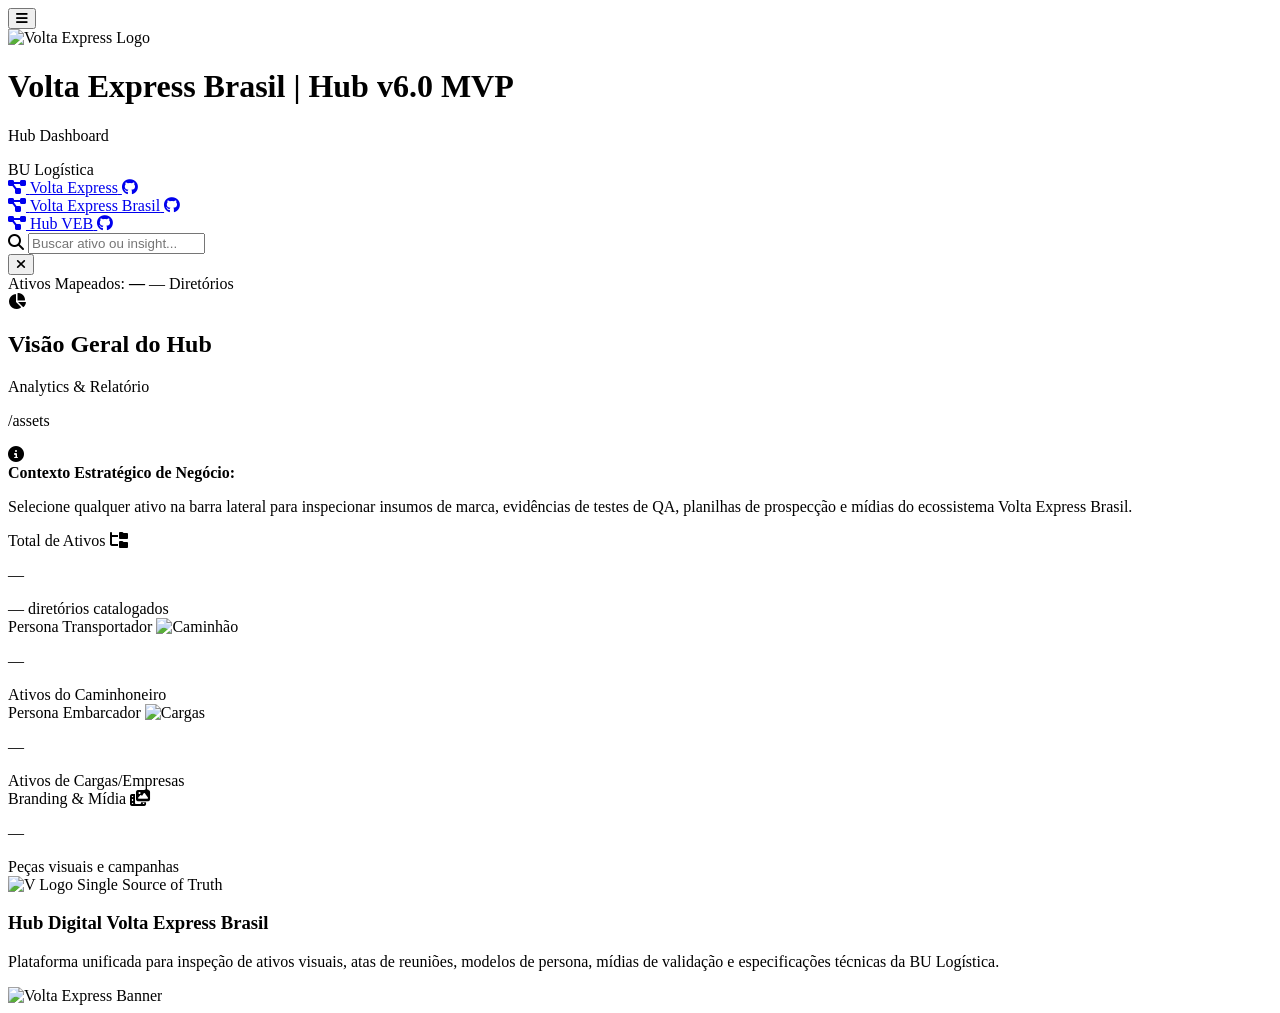
==== index.html @ a4bdee9d "performance" ====
<!DOCTYPE html>
<html lang="pt-BR">

<head>
    <meta charset="UTF-8">
    <meta name="viewport" content="width=device-width, initial-scale=1.0">
    <title>Volta Express Brasil | Hub Dashboard</title>

    <!-- Favicons Padrão para Navegadores Desktop -->
    <link rel="icon" type="image/x-icon" href="public/favicon.ico">
    <link rel="icon" type="image/png" sizes="32x32" href="public/favicon-32x32.png">
    <link rel="icon" type="image/png" sizes="16x16" href="public/favicon-16x16.png">

    <!-- Ícone para iOS (Apple Touch Icon) -->
    <link rel="apple-touch-icon" sizes="180x180" href="public/apple-touch-icon.png">

    <!-- Manifesto PWA / Android -->
    <link rel="manifest" href="public/site.webmanifest">
    <meta name="theme-color" content="#0b1120">

    <!-- Fontes Inter e Fira Code -->
    <link rel="preconnect" href="https://fonts.googleapis.com">
    <link rel="preconnect" href="https://fonts.gstatic.com" crossorigin>
    <link
        href="https://fonts.googleapis.com/css2?family=Fira+Code:wght@400;600&family=Inter:wght@300;400;500;600;700&display=swap"
        rel="stylesheet">

    <!-- Tailwind CSS via CDN -->
    <script src="https://cdn.tailwindcss.com"></script>

    <!-- FontAwesome Ícones e Estilos Locais -->
    <link rel="stylesheet" href="https://cdnjs.cloudflare.com/ajax/libs/font-awesome/6.4.0/css/all.min.css">
    <!-- Tema Prism Tomorrow / Dark para destaque de sintaxe em código -->
    <link rel="stylesheet" href="https://cdnjs.cloudflare.com/ajax/libs/prism/1.29.0/themes/prism-tomorrow.min.css">
    <link rel="stylesheet" href="style.css">
</head>

<body class="bg-slate-50 text-slate-800 font-sans antialiased h-screen flex flex-col overflow-hidden">

    <!-- Header Superior -->
    <header
        class="bg-slate-900 text-white px-4 md:px-6 py-3 flex items-center justify-between border-b border-slate-800 shadow-md z-30 shrink-0">

        <!-- Lado Esquerdo: Botão Mobile + Logo + Título -->
        <div class="flex items-center space-x-3">
            <!-- Botão Hambúrguer (Apenas no Mobile) -->
            <button id="mobileMenuBtn" aria-label="Abrir Menu"
                class="md:hidden text-slate-300 hover:text-white p-2 rounded-md bg-slate-800 border border-slate-700 focus:outline-none">
                <i class="fa-solid fa-bars text-base"></i>
            </button>

            <!-- Logo Oficial -->
            <div
                class="w-9 h-9 md:w-10 md:h-10 bg-slate-800 rounded-lg p-1 flex items-center justify-center border border-slate-700 shadow-sm shrink-0">
                <img src="assets/favicon-PNG-removebg.png" alt="Volta Express Logo"
                    class="w-full h-full object-contain">
            </div>

            <div>
                <h1 class="text-sm md:text-base font-bold tracking-wide flex items-center gap-2">
                    <span class="truncate max-w-[140px] sm:max-w-none">Volta Express Brasil | Hub</span>
                    <span
                        class="text-[9px] md:text-[10px] bg-blue-500/20 text-blue-300 px-1.5 py-0.5 rounded border border-blue-400/30 font-mono shrink-0">v6.0
                        MVP</span>
                </h1>
                <p class="text-[10px] md:text-xs text-slate-400 hidden sm:block">Hub Dashboard</p>
            </div>
        </div>

        <!-- Lado Direito: App Switcher (Rolagem Horizontal no Mobile) -->
        <div
            class="flex items-center space-x-2 md:space-x-3 overflow-x-auto no-scrollbar py-1 max-w-[50%] sm:max-w-none">
            <span
                class="bg-slate-800 text-slate-300 text-[10px] md:text-xs font-medium px-2.5 py-1.5 rounded-md border border-slate-700 flex items-center gap-1.5 shrink-0">
                <span class="w-2 h-2 rounded-full bg-orange-500"></span>
                <span class="hidden sm:inline">BU</span> Logística
            </span>

            <!-- Projeto 1: Volta Express -->
            <div class="app-switcher-group flex items-center text-xs overflow-hidden shrink-0">
                <a href="https://voltaexpress.com.br/" target="_blank"
                    class="app-switcher-link text-slate-300 px-2.5 py-1.5 flex items-center gap-1.5 text-[11px] md:text-xs">
                    <i class="fa-solid fa-diagram-project text-blue-400"></i>
                    <span class="hidden lg:inline">Volta Express</span>
                </a>
                <a href="https://github.com/VoltaExpress/voltaexpress" target="_blank"
                    class="app-switcher-link text-slate-400 px-2 py-1.5 border-l border-slate-700/60"
                    title="GitHub Repo">
                    <i class="fa-brands fa-github text-xs"></i>
                </a>
            </div>

            <!-- Projeto 2: Volta Express Brasil -->
            <div class="app-switcher-group flex items-center text-xs overflow-hidden shrink-0">
                <a href="https://voltaexpressbrasil.com.br/index.html" target="_blank"
                    class="app-switcher-link text-slate-300 px-2.5 py-1.5 flex items-center gap-1.5 text-[11px] md:text-xs">
                    <i class="fa-solid fa-diagram-project text-blue-400"></i>
                    <span class="hidden lg:inline">Volta Express Brasil</span>
                </a>
                <a href="https://github.com/VoltaExpress/voltaexpressbrasil" target="_blank"
                    class="app-switcher-link text-slate-400 px-2 py-1.5 border-l border-slate-700/60"
                    title="GitHub Repo">
                    <i class="fa-brands fa-github text-xs"></i>
                </a>
            </div>

            <!-- Projeto 3: Hub Volta Express Brasil -->
            <div class="app-switcher-group flex items-center text-xs overflow-hidden border-blue-500/50 shrink-0">
                <a href="https://voltaexpress.github.io/voltaexpressbrasil-digital/" target="_blank"
                    class="app-switcher-link text-blue-300 font-semibold px-2.5 py-1.5 flex items-center gap-1.5 text-[11px] md:text-xs">
                    <i class="fa-solid fa-diagram-project text-blue-400"></i>
                    <span class="hidden sm:inline">Hub VEB</span>
                </a>
                <a href="https://github.com/VoltaExpress/voltaexpressbrasil-digital" target="_blank"
                    class="app-switcher-link text-slate-400 px-2 py-1.5 border-l border-slate-700/60"
                    title="GitHub Repo">
                    <i class="fa-brands fa-github text-xs"></i>
                </a>
            </div>
        </div>
    </header>

    <!-- Overlay/Backdrop do Mobile -->
    <div id="mobileOverlay" class="fixed inset-0 bg-slate-950/70 z-30 hidden md:hidden transition-opacity duration-300">
    </div>

    <!-- Layout Principal -->
    <div class="flex flex-1 overflow-hidden relative">

        <!-- Sidebar de Navegação de Arquivos (Drawer no Mobile) -->
        <aside id="sidebar"
            class="custom-sidebar fixed md:relative inset-y-0 left-0 w-80 max-w-[85vw] md:max-w-none border-r border-slate-800 flex flex-col z-40 md:z-10 -translate-x-full md:translate-x-0 transition-transform duration-300 ease-in-out shadow-2xl md:shadow-none">

            <!-- Header Mobile da Sidebar -->
            <div class="p-4 border-b border-slate-800 flex items-center justify-between">
                <div class="relative flex-1 mr-2">
                    <i class="fa-solid fa-magnifying-glass absolute left-3 top-2.5 text-slate-500 text-sm"></i>
                    <input type="text" id="fileSearch" placeholder="Buscar ativo ou insight..."
                        class="w-full bg-slate-800/80 text-slate-200 text-xs pl-9 pr-3 py-2 rounded-md border border-slate-700 focus:outline-none focus:border-blue-500 transition placeholder:text-slate-500">
                </div>
                <button id="closeSidebarBtn" class="md:hidden text-slate-400 hover:text-white p-2">
                    <i class="fa-solid fa-xmark text-lg"></i>
                </button>
            </div>

            <!-- Árvore de Arquivos -->
            <nav id="treeContainer" class="flex-1 overflow-y-auto p-3 space-y-1 text-xs">
                <!-- Árvore gerada via JS -->
            </nav>

            <!-- Footer da Sidebar -->
            <div
                class="p-3.5 bg-slate-950/90 border-t border-slate-800 text-slate-400 text-[11px] flex justify-between items-center shrink-0">
                <span>Ativos Mapeados: <strong id="totalFilesCount" data-kpi="total" class="text-blue-400 font-bold">—</strong></span>
                <span class="text-slate-500"><span data-kpi="pastas">—</span> Diretórios</span>
            </div>
        </aside>

        <!-- Área de Visualização Principal -->
        <main class="flex-1 flex flex-col bg-slate-50 overflow-hidden w-full">

            <!-- Cabeçalho do Arquivo Selecionado -->
            <div class="bg-white border-b border-slate-200 px-4 md:px-6 py-3 shadow-sm shrink-0">
                <div class="flex items-center justify-between mb-1 gap-2">
                    <div class="flex items-center space-x-2.5 min-w-0">
                        <span id="fileTypeIcon" class="text-blue-600 text-lg md:text-xl shrink-0"><i
                                class="fa-solid fa-chart-pie"></i></span>
                        <h2 id="currentFileName" class="text-sm md:text-base font-bold text-slate-800 truncate">Visão
                            Geral do Hub</h2>
                    </div>
                    <span id="fileCategoryBadge"
                        class="bg-blue-50 text-blue-700 text-[10px] md:text-xs font-semibold px-2 py-0.5 md:py-1 rounded border border-blue-200/80 shrink-0">
                        Analytics & Relatório
                    </span>
                </div>
                <p id="currentFilePath" class="text-[11px] md:text-xs text-slate-400 font-mono truncate">/assets</p>
            </div>

            <!-- Card de Insights do Produto -->
            <div id="insightCard"
                class="m-3 md:m-6 mb-0 p-3 md:p-4 insight-callout flex items-start gap-2.5 md:gap-3 shadow-sm shrink-0">
                <div class="text-blue-600 text-sm md:text-base shrink-0 mt-0.5">
                    <i class="fa-solid fa-circle-info"></i>
                </div>
                <div class="text-[11px] md:text-xs text-slate-700 leading-relaxed min-w-0">
                    <strong class="font-semibold text-slate-900 block mb-0.5" id="insightTitle">Contexto Estratégico de
                        Negócio:</strong>
                    <p id="insightText">Selecione qualquer ativo na barra lateral para inspecionar insumos de marca,
                        evidências de testes de QA, planilhas de prospecção e mídias do ecossistema Volta Express
                        Brasil.</p>
                </div>
            </div>

            <!-- Visualizador do Conteúdo -->
            <div id="viewerContainer" class="flex-1 p-3 md:p-6 overflow-y-auto">

                <!-- Painel de Boas-Vindas com Identidade Visual Oficial -->
                <div id="defaultWelcome" class="h-auto md:h-full flex flex-col space-y-4 md:space-y-6">

                    <!-- Grid de Métricas de Decisão (1 Coluna no Mobile, 2 no Tablet, 4 no Desktop) -->
                    <div class="grid grid-cols-1 sm:grid-cols-2 lg:grid-cols-4 gap-3 md:gap-4">
                        <div class="kpi-card p-3.5 md:p-4">
                            <div class="flex items-center justify-between">
                                <span class="text-xs font-medium text-slate-500">Total de Ativos</span>
                                <i class="fa-solid fa-folder-tree text-blue-600"></i>
                            </div>
                            <p class="text-xl md:text-2xl font-bold text-slate-800 mt-1.5 md:mt-2" data-kpi="total">—</p>
                            <span class="text-[10px] text-slate-400"><span data-kpi="pastas">—</span> diretórios catalogados</span>
                        </div>

                        <div class="kpi-card p-3.5 md:p-4">
                            <div class="flex items-center justify-between">
                                <span class="text-xs font-medium text-slate-500">Persona Transportador</span>
                                <img src="assets/logo-volta-express-caminhao.png"
                                    class="w-5 h-5 md:w-6 md:h-6 object-contain" alt="Caminhão">
                            </div>
                            <p class="text-xl md:text-2xl font-bold text-slate-800 mt-1.5 md:mt-2" data-kpi="quero-carregar-transportador">—</p>
                            <span class="text-[10px] text-slate-400">Ativos do Caminhoneiro</span>
                        </div>

                        <div class="kpi-card p-3.5 md:p-4">
                            <div class="flex items-center justify-between">
                                <span class="text-xs font-medium text-slate-500">Persona Embarcador</span>
                                <img src="assets/logo-volta-express-cargas.png"
                                    class="w-5 h-5 md:w-6 md:h-6 object-contain" alt="Cargas">
                            </div>
                            <p class="text-xl md:text-2xl font-bold text-slate-800 mt-1.5 md:mt-2" data-kpi="quero-transportar-embarcador">—</p>
                            <span class="text-[10px] text-slate-400">Ativos de Cargas/Empresas</span>
                        </div>

                        <div class="kpi-card p-3.5 md:p-4">
                            <div class="flex items-center justify-between">
                                <span class="text-xs font-medium text-slate-500">Branding & Mídia</span>
                                <i class="fa-solid fa-photo-film text-amber-600"></i>
                            </div>
                            <p class="text-xl md:text-2xl font-bold text-slate-800 mt-1.5 md:mt-2" data-kpi="voltaexpressbrasil">—</p>
                            <span class="text-[10px] text-slate-400">Peças visuais e campanhas</span>
                        </div>
                    </div>

                    <!-- Card Institucional com Banner da Marca -->
                    <div
                        class="bg-white border border-slate-200 rounded-xl p-4 md:p-6 shadow-sm flex-1 flex flex-col md:flex-row items-center justify-between gap-4 md:gap-6">
                        <div class="text-left space-y-2 md:space-y-3 w-full md:max-w-lg">
                            <div
                                class="inline-flex items-center gap-1.5 bg-blue-50 text-blue-700 px-2.5 py-1 rounded-full text-[11px] md:text-xs font-semibold border border-blue-100">
                                <img src="assets/favicon-PNG-removebg.png" class="w-3.5 h-3.5 object-contain"
                                    alt="V Logo">
                                Single Source of Truth
                            </div>
                            <h3 class="text-lg md:text-xl font-bold text-slate-900">Hub Digital Volta Express Brasil
                            </h3>
                            <p class="text-xs text-slate-600 leading-relaxed">
                                Plataforma unificada para inspeção de ativos visuais, atas de reuniões, modelos de
                                persona, mídias de validação e especificações técnicas da BU Logística.
                            </p>
                        </div>

                        <div class="w-full md:w-80 shrink-0 mt-2 md:mt-0">
                            <img src="assets/banner-caixas-caminhao.png" alt="Volta Express Banner"
                                class="w-full h-auto rounded-lg shadow-sm border border-slate-100 object-contain max-h-48 md:max-h-none mx-auto">
                        </div>
                    </div>
                </div>
            </div>

        </main>

    </div>

    <!-- Bibliotecas de Renderização -->
    <script src="https://cdnjs.cloudflare.com/ajax/libs/prism/1.29.0/prism.min.js"></script>
    <script src="https://cdnjs.cloudflare.com/ajax/libs/prism/1.29.0/components/prism-javascript.min.js"></script>
    <script src="https://cdnjs.cloudflare.com/ajax/libs/prism/1.29.0/components/prism-json.min.js"></script>
    <script src="https://cdn.jsdelivr.net/npm/xlsx@0.18.5/dist/xlsx.full.min.js"></script>

    <!-- Conversor de DOCX para HTML em tempo de execução -->
    <script src="https://cdnjs.cloudflare.com/ajax/libs/mammoth/1.6.0/mammoth.browser.min.js"></script>

    <!-- Módulo ES Principal -->
    <script type="module" src="js/main.js"></script>
</body>

</html>
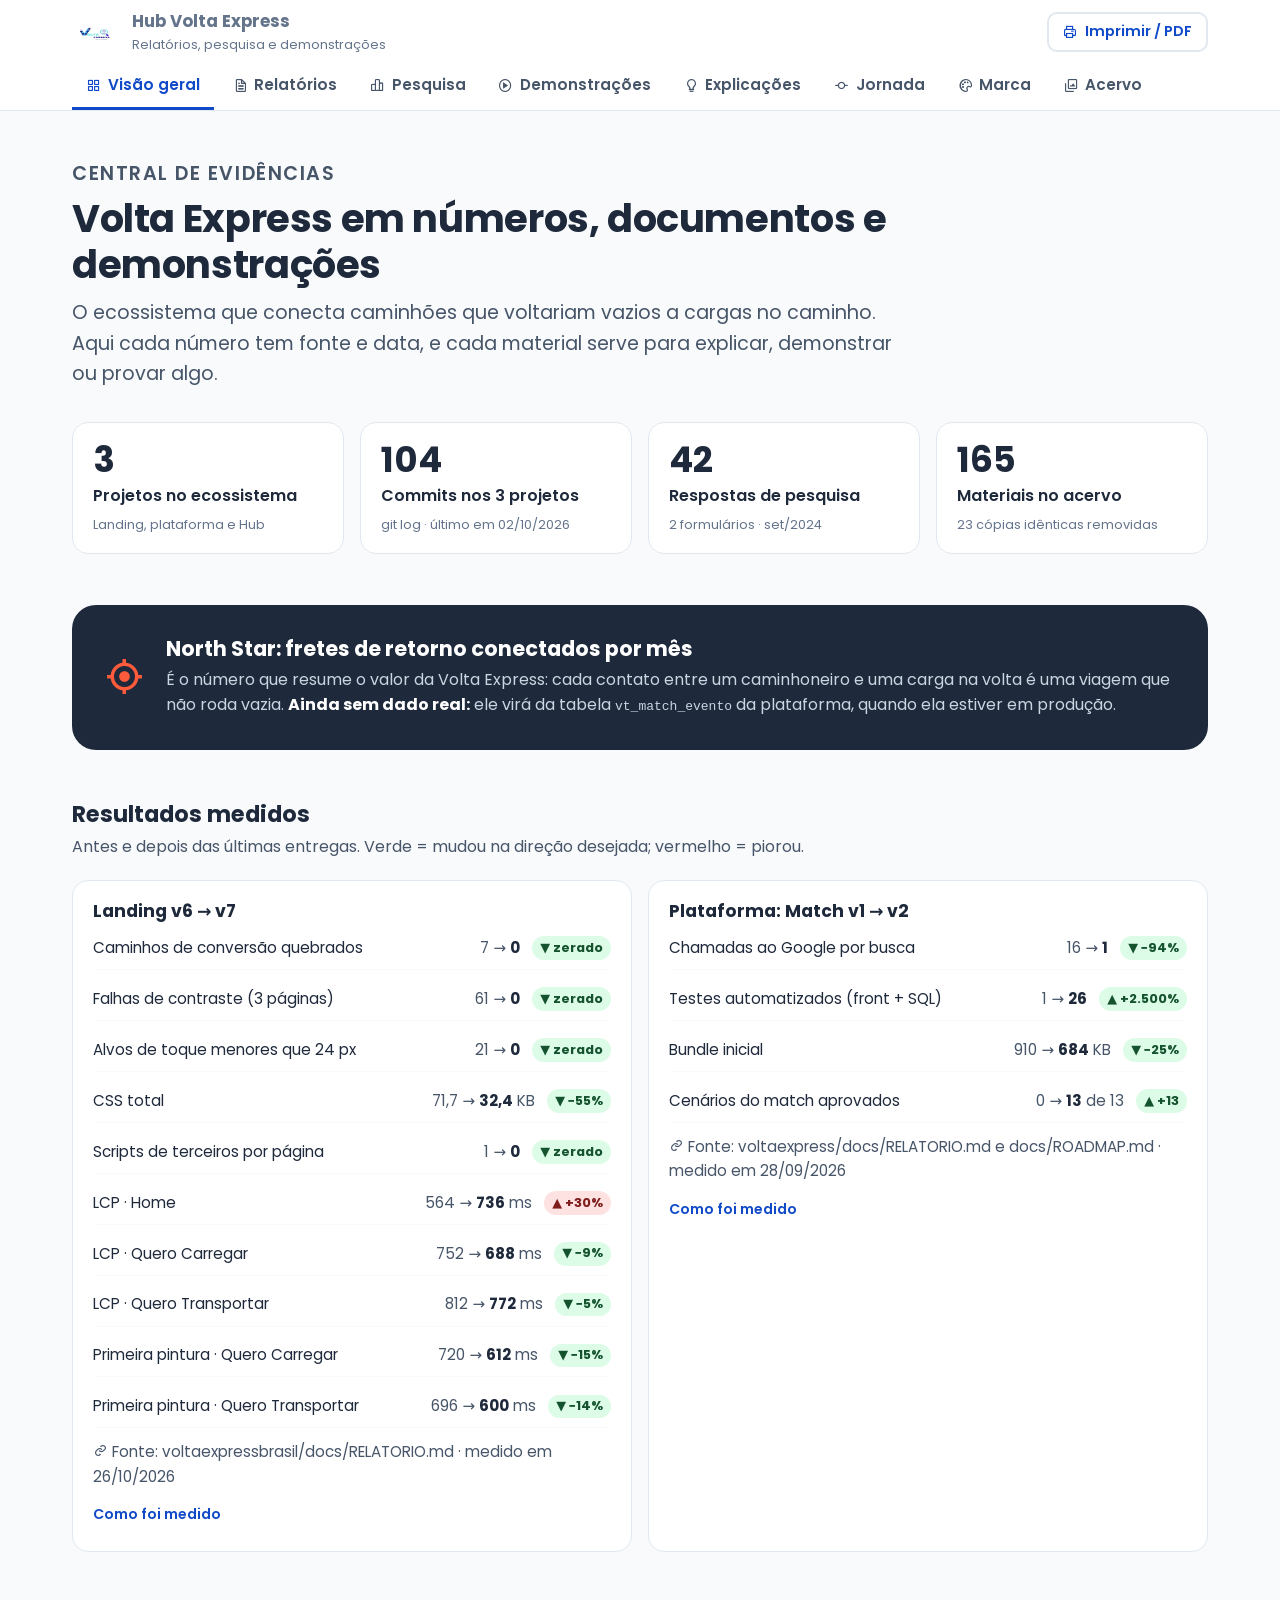
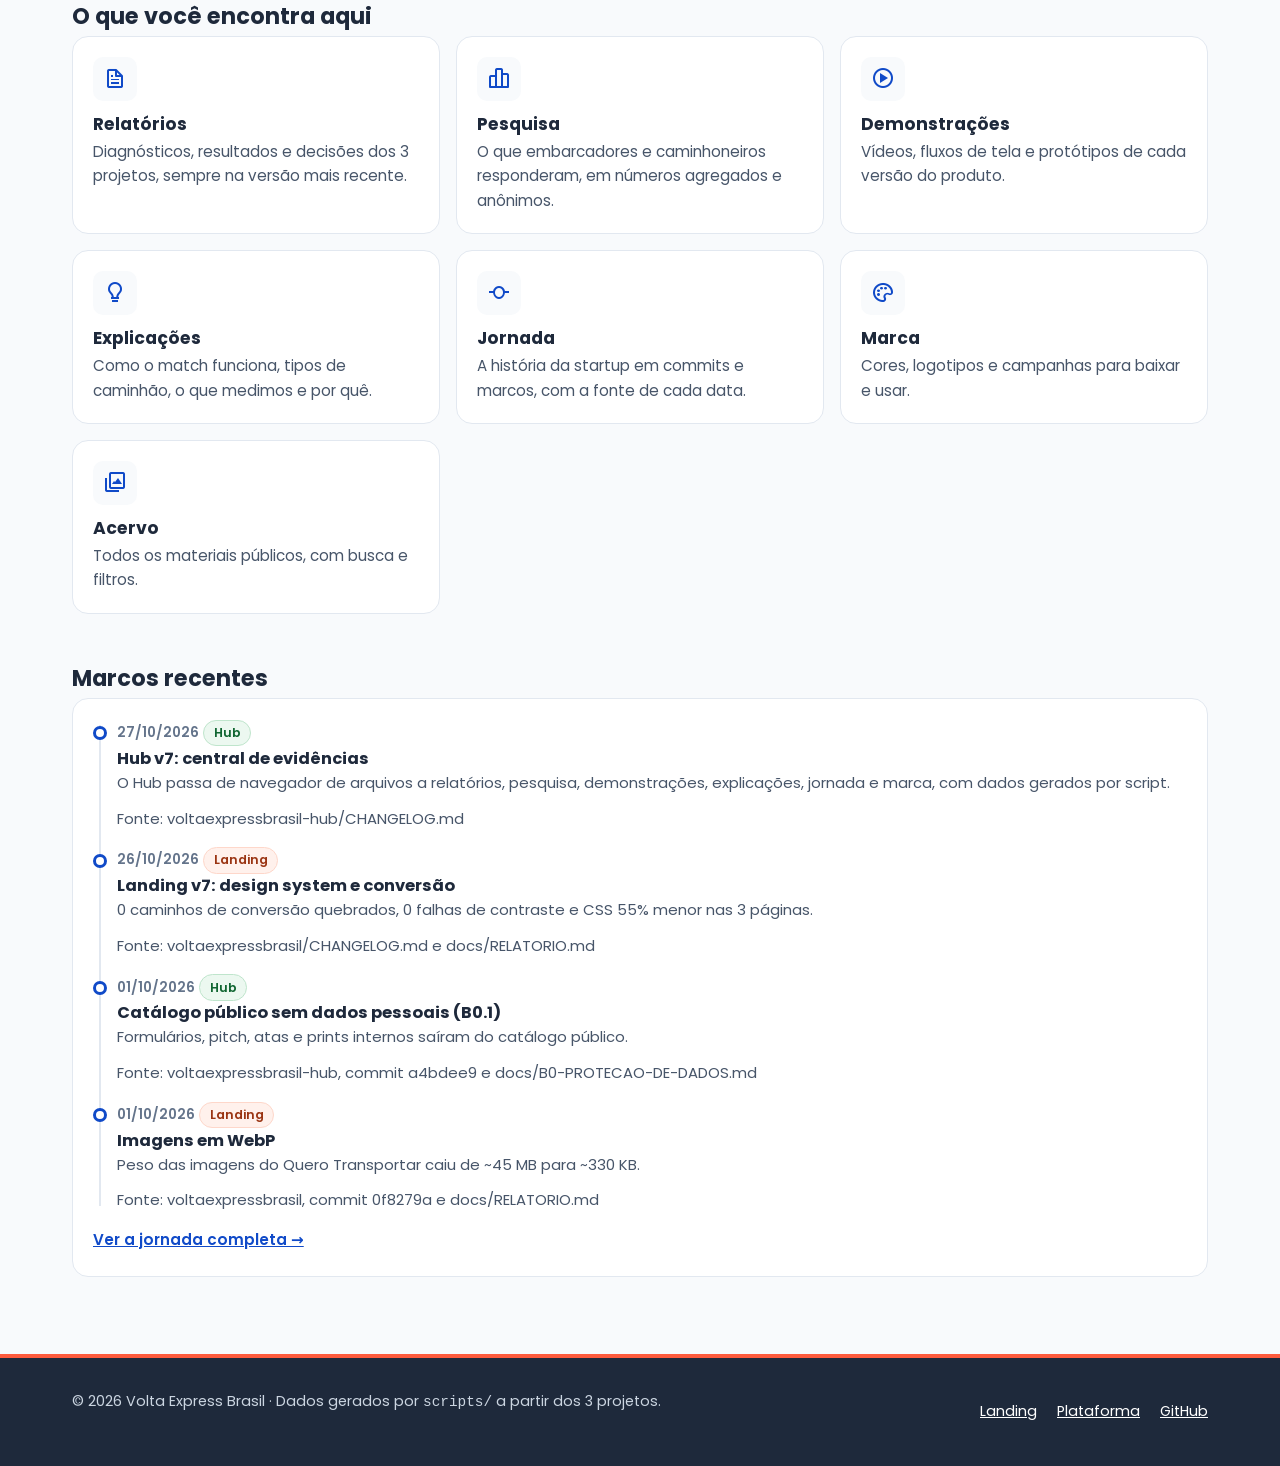
==== commit 93912c48: "nova versao do hub" ====
--- a/index.html
+++ b/index.html
@@ -1,284 +1,72 @@
 <!DOCTYPE html>
 <html lang="pt-BR">
+<head>
+  <meta charset="UTF-8" />
+  <meta name="viewport" content="width=device-width, initial-scale=1" />
+  <title>Hub Volta Express | Relatórios, pesquisa e demonstrações</title>
+  <meta name="description" content="Central de evidências da Volta Express Brasil: relatórios, pesquisa, demonstrações, explicações, jornada e marca, cada número com fonte e data." />
+  <meta name="theme-color" content="#104ac8" />
 
-<head>
-    <meta charset="UTF-8">
-    <meta name="viewport" content="width=device-width, initial-scale=1.0">
-    <title>Volta Express Brasil | Hub Dashboard</title>
+  <link rel="preconnect" href="https://fonts.googleapis.com" />
+  <link rel="preconnect" href="https://fonts.gstatic.com" crossorigin />
+  <link rel="stylesheet" href="https://fonts.googleapis.com/css2?family=Poppins:wght@400;600;700&display=swap" />
+  <link rel="stylesheet" href="https://cdn.jsdelivr.net/npm/boxicons@2.1.4/css/boxicons.min.css" media="print" onload="this.media='all'" />
+  <noscript><link rel="stylesheet" href="https://cdn.jsdelivr.net/npm/boxicons@2.1.4/css/boxicons.min.css" /></noscript>
 
-    <!-- Favicons Padrão para Navegadores Desktop -->
-    <link rel="icon" type="image/x-icon" href="public/favicon.ico">
-    <link rel="icon" type="image/png" sizes="32x32" href="public/favicon-32x32.png">
-    <link rel="icon" type="image/png" sizes="16x16" href="public/favicon-16x16.png">
+  <link rel="stylesheet" href="./shared/tokens.css?v=7.0.0" />
+  <link rel="stylesheet" href="./style.css?v=7.0.0" />
 
-    <!-- Ícone para iOS (Apple Touch Icon) -->
-    <link rel="apple-touch-icon" sizes="180x180" href="public/apple-touch-icon.png">
+  <link rel="apple-touch-icon" sizes="180x180" href="./public/apple-touch-icon.png" />
+  <link rel="icon" type="image/png" sizes="32x32" href="./public/favicon-32x32.png" />
+  <link rel="manifest" href="./public/site.webmanifest" />
 
-    <!-- Manifesto PWA / Android -->
-    <link rel="manifest" href="public/site.webmanifest">
-    <meta name="theme-color" content="#0b1120">
+  <script type="module" src="./js/main.js?v=7.0.0"></script>
+</head>
+<body>
+  <a class="skip-link" href="#app">Pular para o conteúdo</a>
 
-    <!-- Fontes Inter e Fira Code -->
-    <link rel="preconnect" href="https://fonts.googleapis.com">
-    <link rel="preconnect" href="https://fonts.gstatic.com" crossorigin>
-    <link
-        href="https://fonts.googleapis.com/css2?family=Fira+Code:wght@400;600&family=Inter:wght@300;400;500;600;700&display=swap"
-        rel="stylesheet">
+  <header class="hub-header">
+    <div class="container hub-top">
+      <a class="hub-brand" href="#/">
+        <img src="./midia/voltaexpressbrasil/veb-logo/logo-completa-mini.webp" alt="" width="48" height="32" />
+        <span><strong>Hub Volta Express</strong><span>Relatórios, pesquisa e demonstrações</span></span>
+      </a>
+      <div class="hub-actions">
+        <button class="btn btn-ghost btn-sm" type="button" id="imprimir" aria-label="Imprimir ou salvar em PDF"><i class="bx bx-printer" aria-hidden="true"></i> <span class="ocultar-celular">Imprimir / PDF</span><span class="so-celular" aria-hidden="true">PDF</span></button>
+      </div>
+    </div>
+    <nav class="container hub-tabs" aria-label="Seções do Hub">
+      <ul>
+        <li><a href="#/" data-rota="visao-geral"><i class="bx bx-grid-alt" aria-hidden="true"></i> Visão geral</a></li>
+        <li><a href="#/relatorios" data-rota="relatorios"><i class="bx bx-file" aria-hidden="true"></i> Relatórios</a></li>
+        <li><a href="#/pesquisa" data-rota="pesquisa"><i class="bx bx-bar-chart-alt-2" aria-hidden="true"></i> Pesquisa</a></li>
+        <li><a href="#/demonstracoes" data-rota="demonstracoes"><i class="bx bx-play-circle" aria-hidden="true"></i> Demonstrações</a></li>
+        <li><a href="#/explicacoes" data-rota="explicacoes"><i class="bx bx-bulb" aria-hidden="true"></i> Explicações</a></li>
+        <li><a href="#/jornada" data-rota="jornada"><i class="bx bx-git-commit" aria-hidden="true"></i> Jornada</a></li>
+        <li><a href="#/marca" data-rota="marca"><i class="bx bx-palette" aria-hidden="true"></i> Marca</a></li>
+        <li><a href="#/acervo" data-rota="acervo"><i class="bx bx-images" aria-hidden="true"></i> Acervo</a></li>
+      </ul>
+    </nav>
+  </header>
 
-    <!-- Tailwind CSS via CDN -->
-    <script src="https://cdn.tailwindcss.com"></script>
+  <main id="app" class="container" tabindex="-1" aria-live="polite">
+    <noscript>
+      <div class="aviso">O Hub precisa de JavaScript para montar os relatórios a partir dos dados em <code>data/</code>. Os arquivos originais estão em <code>assets/</code> e os textos em <code>data/relatorios/</code>.</div>
+    </noscript>
+    <p class="vazio">Carregando…</p>
+  </main>
 
-    <!-- FontAwesome Ícones e Estilos Locais -->
-    <link rel="stylesheet" href="https://cdnjs.cloudflare.com/ajax/libs/font-awesome/6.4.0/css/all.min.css">
-    <!-- Tema Prism Tomorrow / Dark para destaque de sintaxe em código -->
-    <link rel="stylesheet" href="https://cdnjs.cloudflare.com/ajax/libs/prism/1.29.0/themes/prism-tomorrow.min.css">
-    <link rel="stylesheet" href="style.css">
-</head>
+  <footer class="hub-footer">
+    <div class="container">
+      <p>© 2026 Volta Express Brasil · Dados gerados por <code>scripts/</code> a partir dos 3 projetos.</p>
+      <ul>
+        <li><a href="https://voltaexpressbrasil.com.br/">Landing</a></li>
+        <li><a href="https://voltaexpress.com.br/">Plataforma</a></li>
+        <li><a href="https://github.com/VoltaExpress">GitHub</a></li>
+      </ul>
+    </div>
+  </footer>
 
-<body class="bg-slate-50 text-slate-800 font-sans antialiased h-screen flex flex-col overflow-hidden">
-
-    <!-- Header Superior -->
-    <header
-        class="bg-slate-900 text-white px-4 md:px-6 py-3 flex items-center justify-between border-b border-slate-800 shadow-md z-30 shrink-0">
-
-        <!-- Lado Esquerdo: Botão Mobile + Logo + Título -->
-        <div class="flex items-center space-x-3">
-            <!-- Botão Hambúrguer (Apenas no Mobile) -->
-            <button id="mobileMenuBtn" aria-label="Abrir Menu"
-                class="md:hidden text-slate-300 hover:text-white p-2 rounded-md bg-slate-800 border border-slate-700 focus:outline-none">
-                <i class="fa-solid fa-bars text-base"></i>
-            </button>
-
-            <!-- Logo Oficial -->
-            <div
-                class="w-9 h-9 md:w-10 md:h-10 bg-slate-800 rounded-lg p-1 flex items-center justify-center border border-slate-700 shadow-sm shrink-0">
-                <img src="assets/favicon-PNG-removebg.png" alt="Volta Express Logo"
-                    class="w-full h-full object-contain">
-            </div>
-
-            <div>
-                <h1 class="text-sm md:text-base font-bold tracking-wide flex items-center gap-2">
-                    <span class="truncate max-w-[140px] sm:max-w-none">Volta Express Brasil | Hub</span>
-                    <span
-                        class="text-[9px] md:text-[10px] bg-blue-500/20 text-blue-300 px-1.5 py-0.5 rounded border border-blue-400/30 font-mono shrink-0">v6.0
-                        MVP</span>
-                </h1>
-                <p class="text-[10px] md:text-xs text-slate-400 hidden sm:block">Hub Dashboard</p>
-            </div>
-        </div>
-
-        <!-- Lado Direito: App Switcher (Rolagem Horizontal no Mobile) -->
-        <div
-            class="flex items-center space-x-2 md:space-x-3 overflow-x-auto no-scrollbar py-1 max-w-[50%] sm:max-w-none">
-            <span
-                class="bg-slate-800 text-slate-300 text-[10px] md:text-xs font-medium px-2.5 py-1.5 rounded-md border border-slate-700 flex items-center gap-1.5 shrink-0">
-                <span class="w-2 h-2 rounded-full bg-orange-500"></span>
-                <span class="hidden sm:inline">BU</span> Logística
-            </span>
-
-            <!-- Projeto 1: Volta Express -->
-            <div class="app-switcher-group flex items-center text-xs overflow-hidden shrink-0">
-                <a href="https://voltaexpress.com.br/" target="_blank"
-                    class="app-switcher-link text-slate-300 px-2.5 py-1.5 flex items-center gap-1.5 text-[11px] md:text-xs">
-                    <i class="fa-solid fa-diagram-project text-blue-400"></i>
-                    <span class="hidden lg:inline">Volta Express</span>
-                </a>
-                <a href="https://github.com/VoltaExpress/voltaexpress" target="_blank"
-                    class="app-switcher-link text-slate-400 px-2 py-1.5 border-l border-slate-700/60"
-                    title="GitHub Repo">
-                    <i class="fa-brands fa-github text-xs"></i>
-                </a>
-            </div>
-
-            <!-- Projeto 2: Volta Express Brasil -->
-            <div class="app-switcher-group flex items-center text-xs overflow-hidden shrink-0">
-                <a href="https://voltaexpressbrasil.com.br/index.html" target="_blank"
-                    class="app-switcher-link text-slate-300 px-2.5 py-1.5 flex items-center gap-1.5 text-[11px] md:text-xs">
-                    <i class="fa-solid fa-diagram-project text-blue-400"></i>
-                    <span class="hidden lg:inline">Volta Express Brasil</span>
-                </a>
-                <a href="https://github.com/VoltaExpress/voltaexpressbrasil" target="_blank"
-                    class="app-switcher-link text-slate-400 px-2 py-1.5 border-l border-slate-700/60"
-                    title="GitHub Repo">
-                    <i class="fa-brands fa-github text-xs"></i>
-                </a>
-            </div>
-
-            <!-- Projeto 3: Hub Volta Express Brasil -->
-            <div class="app-switcher-group flex items-center text-xs overflow-hidden border-blue-500/50 shrink-0">
-                <a href="https://voltaexpress.github.io/voltaexpressbrasil-digital/" target="_blank"
-                    class="app-switcher-link text-blue-300 font-semibold px-2.5 py-1.5 flex items-center gap-1.5 text-[11px] md:text-xs">
-                    <i class="fa-solid fa-diagram-project text-blue-400"></i>
-                    <span class="hidden sm:inline">Hub VEB</span>
-                </a>
-                <a href="https://github.com/VoltaExpress/voltaexpressbrasil-digital" target="_blank"
-                    class="app-switcher-link text-slate-400 px-2 py-1.5 border-l border-slate-700/60"
-                    title="GitHub Repo">
-                    <i class="fa-brands fa-github text-xs"></i>
-                </a>
-            </div>
-        </div>
-    </header>
-
-    <!-- Overlay/Backdrop do Mobile -->
-    <div id="mobileOverlay" class="fixed inset-0 bg-slate-950/70 z-30 hidden md:hidden transition-opacity duration-300">
-    </div>
-
-    <!-- Layout Principal -->
-    <div class="flex flex-1 overflow-hidden relative">
-
-        <!-- Sidebar de Navegação de Arquivos (Drawer no Mobile) -->
-        <aside id="sidebar"
-            class="custom-sidebar fixed md:relative inset-y-0 left-0 w-80 max-w-[85vw] md:max-w-none border-r border-slate-800 flex flex-col z-40 md:z-10 -translate-x-full md:translate-x-0 transition-transform duration-300 ease-in-out shadow-2xl md:shadow-none">
-
-            <!-- Header Mobile da Sidebar -->
-            <div class="p-4 border-b border-slate-800 flex items-center justify-between">
-                <div class="relative flex-1 mr-2">
-                    <i class="fa-solid fa-magnifying-glass absolute left-3 top-2.5 text-slate-500 text-sm"></i>
-                    <input type="text" id="fileSearch" placeholder="Buscar ativo ou insight..."
-                        class="w-full bg-slate-800/80 text-slate-200 text-xs pl-9 pr-3 py-2 rounded-md border border-slate-700 focus:outline-none focus:border-blue-500 transition placeholder:text-slate-500">
-                </div>
-                <button id="closeSidebarBtn" class="md:hidden text-slate-400 hover:text-white p-2">
-                    <i class="fa-solid fa-xmark text-lg"></i>
-                </button>
-            </div>
-
-            <!-- Árvore de Arquivos -->
-            <nav id="treeContainer" class="flex-1 overflow-y-auto p-3 space-y-1 text-xs">
-                <!-- Árvore gerada via JS -->
-            </nav>
-
-            <!-- Footer da Sidebar -->
-            <div
-                class="p-3.5 bg-slate-950/90 border-t border-slate-800 text-slate-400 text-[11px] flex justify-between items-center shrink-0">
-                <span>Ativos Mapeados: <strong id="totalFilesCount" data-kpi="total" class="text-blue-400 font-bold">—</strong></span>
-                <span class="text-slate-500"><span data-kpi="pastas">—</span> Diretórios</span>
-            </div>
-        </aside>
-
-        <!-- Área de Visualização Principal -->
-        <main class="flex-1 flex flex-col bg-slate-50 overflow-hidden w-full">
-
-            <!-- Cabeçalho do Arquivo Selecionado -->
-            <div class="bg-white border-b border-slate-200 px-4 md:px-6 py-3 shadow-sm shrink-0">
-                <div class="flex items-center justify-between mb-1 gap-2">
-                    <div class="flex items-center space-x-2.5 min-w-0">
-                        <span id="fileTypeIcon" class="text-blue-600 text-lg md:text-xl shrink-0"><i
-                                class="fa-solid fa-chart-pie"></i></span>
-                        <h2 id="currentFileName" class="text-sm md:text-base font-bold text-slate-800 truncate">Visão
-                            Geral do Hub</h2>
-                    </div>
-                    <span id="fileCategoryBadge"
-                        class="bg-blue-50 text-blue-700 text-[10px] md:text-xs font-semibold px-2 py-0.5 md:py-1 rounded border border-blue-200/80 shrink-0">
-                        Analytics & Relatório
-                    </span>
-                </div>
-                <p id="currentFilePath" class="text-[11px] md:text-xs text-slate-400 font-mono truncate">/assets</p>
-            </div>
-
-            <!-- Card de Insights do Produto -->
-            <div id="insightCard"
-                class="m-3 md:m-6 mb-0 p-3 md:p-4 insight-callout flex items-start gap-2.5 md:gap-3 shadow-sm shrink-0">
-                <div class="text-blue-600 text-sm md:text-base shrink-0 mt-0.5">
-                    <i class="fa-solid fa-circle-info"></i>
-                </div>
-                <div class="text-[11px] md:text-xs text-slate-700 leading-relaxed min-w-0">
-                    <strong class="font-semibold text-slate-900 block mb-0.5" id="insightTitle">Contexto Estratégico de
-                        Negócio:</strong>
-                    <p id="insightText">Selecione qualquer ativo na barra lateral para inspecionar insumos de marca,
-                        evidências de testes de QA, planilhas de prospecção e mídias do ecossistema Volta Express
-                        Brasil.</p>
-                </div>
-            </div>
-
-            <!-- Visualizador do Conteúdo -->
-            <div id="viewerContainer" class="flex-1 p-3 md:p-6 overflow-y-auto">
-
-                <!-- Painel de Boas-Vindas com Identidade Visual Oficial -->
-                <div id="defaultWelcome" class="h-auto md:h-full flex flex-col space-y-4 md:space-y-6">
-
-                    <!-- Grid de Métricas de Decisão (1 Coluna no Mobile, 2 no Tablet, 4 no Desktop) -->
-                    <div class="grid grid-cols-1 sm:grid-cols-2 lg:grid-cols-4 gap-3 md:gap-4">
-                        <div class="kpi-card p-3.5 md:p-4">
-                            <div class="flex items-center justify-between">
-                                <span class="text-xs font-medium text-slate-500">Total de Ativos</span>
-                                <i class="fa-solid fa-folder-tree text-blue-600"></i>
-                            </div>
-                            <p class="text-xl md:text-2xl font-bold text-slate-800 mt-1.5 md:mt-2" data-kpi="total">—</p>
-                            <span class="text-[10px] text-slate-400"><span data-kpi="pastas">—</span> diretórios catalogados</span>
-                        </div>
-
-                        <div class="kpi-card p-3.5 md:p-4">
-                            <div class="flex items-center justify-between">
-                                <span class="text-xs font-medium text-slate-500">Persona Transportador</span>
-                                <img src="assets/logo-volta-express-caminhao.png"
-                                    class="w-5 h-5 md:w-6 md:h-6 object-contain" alt="Caminhão">
-                            </div>
-                            <p class="text-xl md:text-2xl font-bold text-slate-800 mt-1.5 md:mt-2" data-kpi="quero-carregar-transportador">—</p>
-                            <span class="text-[10px] text-slate-400">Ativos do Caminhoneiro</span>
-                        </div>
-
-                        <div class="kpi-card p-3.5 md:p-4">
-                            <div class="flex items-center justify-between">
-                                <span class="text-xs font-medium text-slate-500">Persona Embarcador</span>
-                                <img src="assets/logo-volta-express-cargas.png"
-                                    class="w-5 h-5 md:w-6 md:h-6 object-contain" alt="Cargas">
-                            </div>
-                            <p class="text-xl md:text-2xl font-bold text-slate-800 mt-1.5 md:mt-2" data-kpi="quero-transportar-embarcador">—</p>
-                            <span class="text-[10px] text-slate-400">Ativos de Cargas/Empresas</span>
-                        </div>
-
-                        <div class="kpi-card p-3.5 md:p-4">
-                            <div class="flex items-center justify-between">
-                                <span class="text-xs font-medium text-slate-500">Branding & Mídia</span>
-                                <i class="fa-solid fa-photo-film text-amber-600"></i>
-                            </div>
-                            <p class="text-xl md:text-2xl font-bold text-slate-800 mt-1.5 md:mt-2" data-kpi="voltaexpressbrasil">—</p>
-                            <span class="text-[10px] text-slate-400">Peças visuais e campanhas</span>
-                        </div>
-                    </div>
-
-                    <!-- Card Institucional com Banner da Marca -->
-                    <div
-                        class="bg-white border border-slate-200 rounded-xl p-4 md:p-6 shadow-sm flex-1 flex flex-col md:flex-row items-center justify-between gap-4 md:gap-6">
-                        <div class="text-left space-y-2 md:space-y-3 w-full md:max-w-lg">
-                            <div
-                                class="inline-flex items-center gap-1.5 bg-blue-50 text-blue-700 px-2.5 py-1 rounded-full text-[11px] md:text-xs font-semibold border border-blue-100">
-                                <img src="assets/favicon-PNG-removebg.png" class="w-3.5 h-3.5 object-contain"
-                                    alt="V Logo">
-                                Single Source of Truth
-                            </div>
-                            <h3 class="text-lg md:text-xl font-bold text-slate-900">Hub Digital Volta Express Brasil
-                            </h3>
-                            <p class="text-xs text-slate-600 leading-relaxed">
-                                Plataforma unificada para inspeção de ativos visuais, atas de reuniões, modelos de
-                                persona, mídias de validação e especificações técnicas da BU Logística.
-                            </p>
-                        </div>
-
-                        <div class="w-full md:w-80 shrink-0 mt-2 md:mt-0">
-                            <img src="assets/banner-caixas-caminhao.png" alt="Volta Express Banner"
-                                class="w-full h-auto rounded-lg shadow-sm border border-slate-100 object-contain max-h-48 md:max-h-none mx-auto">
-                        </div>
-                    </div>
-                </div>
-            </div>
-
-        </main>
-
-    </div>
-
-    <!-- Bibliotecas de Renderização -->
-    <script src="https://cdnjs.cloudflare.com/ajax/libs/prism/1.29.0/prism.min.js"></script>
-    <script src="https://cdnjs.cloudflare.com/ajax/libs/prism/1.29.0/components/prism-javascript.min.js"></script>
-    <script src="https://cdnjs.cloudflare.com/ajax/libs/prism/1.29.0/components/prism-json.min.js"></script>
-    <script src="https://cdn.jsdelivr.net/npm/xlsx@0.18.5/dist/xlsx.full.min.js"></script>
-
-    <!-- Conversor de DOCX para HTML em tempo de execução -->
-    <script src="https://cdnjs.cloudflare.com/ajax/libs/mammoth/1.6.0/mammoth.browser.min.js"></script>
-
-    <!-- Módulo ES Principal -->
-    <script type="module" src="js/main.js"></script>
+  <dialog class="visualizador" id="visualizador" aria-labelledby="vis-titulo"></dialog>
 </body>
-
-</html>+</html>
--- a/shared/tokens.css
+++ b/shared/tokens.css
@@ -0,0 +1,58 @@
+/* ==========================================================================
+   Volta Express Brasil — Design tokens (fonte única de cores, tipografia e espaço)
+   Cópia idêntica de voltaexpressbrasil/shared/tokens.css (landing). Alterar nos dois projetos.
+   Contrastes medidos contra branco (WCAG 2.x): ver docs/DESIGN-SYSTEM.md
+   ========================================================================== */
+:root {
+  /* --- Cores da marca --- */
+  --color-primary: #104ac8;        /* azul institucional · 7,41:1 com texto branco */
+  --color-primary-dark: #0b3a9e;   /* hover do azul */
+  --color-brand: #fe5b3d;          /* laranja da marca · só em fundos, ícones e títulos grandes (3,1:1) */
+  --color-brand-strong: #ee4f2c;   /* laranja dos destaques em títulos grandes · 3,2:1 no fundo do hero (mín. 3:1) */
+  --color-brand-text: #c2410c;     /* laranja para texto pequeno · 5,18:1 no branco */
+  --color-brand-soft: #fff1ec;     /* fundo suave laranja */
+  --color-whatsapp: #15803d;       /* verde do WhatsApp escurecido · 5,02:1 com texto branco */
+  --color-whatsapp-dark: #116632;
+
+  /* --- Neutros --- */
+  --color-text: #1e293b;           /* 14,6:1 */
+  --color-text-muted: #475569;     /* 7,58:1 — texto secundário */
+  --color-text-soft: #64748b;      /* 4,76:1 — legendas pequenas, só em fundo branco */
+  --color-border: #e2e8f0;
+  --color-bg: #ffffff;
+  --color-bg-soft: #f8fafc;
+  --color-bg-hero: #f1f1f1;        /* mesmo cinza do fundo dos banners */
+  --color-dark: #1e293b;           /* rodapé e cards escuros */
+  --color-dark-text: #cbd5e1;      /* texto sobre o escuro · 10,4:1 */
+
+  /* --- Tipografia (uma família, 3 pesos) --- */
+  --font-sans: "Poppins", system-ui, -apple-system, "Segoe UI", Roboto, Arial, sans-serif;
+  --fw-regular: 400;
+  --fw-semibold: 600;
+  --fw-bold: 700;
+  --fs-h1: clamp(2.2rem, 1.4rem + 3.6vw, 3.75rem);
+  --fs-h2: clamp(1.7rem, 1.3rem + 1.6vw, 2.4rem);
+  --fs-h3: 1.2rem;
+  --fs-lead: clamp(1.05rem, 1rem + 0.3vw, 1.2rem);
+  --fs-body: 1rem;
+  --fs-small: 0.9rem;
+
+  /* --- Espaço, forma e sombra --- */
+  --space-section: clamp(64px, 6vw + 24px, 112px);
+  --container: 1200px;
+  --gutter: clamp(16px, 4vw, 32px);
+  --radius-sm: 10px;
+  --radius-md: 16px;
+  --radius-lg: 24px;
+  --radius-pill: 999px;
+  --shadow-sm: 0 2px 10px rgba(15, 23, 42, 0.06);
+  --shadow-md: 0 12px 30px rgba(15, 23, 42, 0.08);
+  --shadow-lg: 0 24px 50px rgba(15, 23, 42, 0.14);
+
+  /* --- Interação --- */
+  --tap: 44px;                     /* alvo de toque mínimo (WCAG 2.2 recomenda 44px) */
+  --header-h: 72px;
+  --ease: cubic-bezier(0.4, 0, 0.2, 1);
+  --t-fast: 0.2s var(--ease);
+  --t-base: 0.35s var(--ease);
+}
--- a/style.css
+++ b/style.css
@@ -0,0 +1,335 @@
+/* ==========================================================================
+   Hub Volta Express — estilos
+   Tokens (cores, fonte, espaço) vêm de shared/tokens.css, os mesmos da landing.
+   Ordem: base → layout → header/abas → componentes → seções → visualizadores → impressão
+   ========================================================================== */
+
+/* --- Base --- */
+*, *::before, *::after { box-sizing: border-box; margin: 0; padding: 0; }
+html { scroll-behavior: smooth; -webkit-text-size-adjust: 100%; }
+body {
+  font-family: var(--font-sans);
+  line-height: 1.6;
+  color: var(--color-text);
+  background: var(--color-bg-soft);
+  -webkit-font-smoothing: antialiased;
+}
+img, video, svg { max-width: 100%; display: block; }
+a { color: var(--color-primary); }
+ul, ol { list-style: none; }
+button, input, select { font: inherit; color: inherit; }
+h1, h2, h3, h4 { line-height: 1.2; font-weight: var(--fw-bold); color: var(--color-text); }
+:focus-visible { outline: 3px solid var(--color-primary); outline-offset: 3px; border-radius: 6px; }
+.sr-only { position: absolute; width: 1px; height: 1px; overflow: hidden; clip: rect(0 0 0 0); white-space: nowrap; }
+.bx { display: inline-block; min-width: 1em; line-height: 1; }
+
+.skip-link {
+  position: absolute; left: 16px; top: -100px; z-index: 2000;
+  background: var(--color-primary); color: #fff; padding: 12px 18px; border-radius: var(--radius-sm);
+}
+.skip-link:focus { top: 12px; }
+
+.container { width: 100%; max-width: var(--container); margin-inline: auto; padding-inline: var(--gutter); }
+
+/* --- Header + abas das seções --- */
+.hub-header {
+  position: sticky; top: 0; z-index: 100;
+  background: rgba(255, 255, 255, 0.96);
+  backdrop-filter: blur(10px);
+  border-bottom: 1px solid var(--color-border);
+}
+.hub-top { display: flex; align-items: center; gap: 1rem; min-height: 64px; }
+.hub-brand { display: inline-flex; align-items: center; gap: 0.75rem; text-decoration: none; color: var(--color-text); }
+.hub-brand img { width: 48px; height: 32px; }
+.so-celular { display: none; }
+@media (max-width: 520px) { .ocultar-celular { display: none; } .so-celular { display: inline; } .hub-brand span { display: none; } }
+.hub-brand strong { font-size: 1.05rem; }
+.hub-brand span { display: block; font-size: 0.8rem; color: var(--color-text-soft); font-weight: var(--fw-regular); }
+.hub-actions { margin-left: auto; display: flex; gap: 0.5rem; }
+
+.hub-tabs { overflow-x: auto; scrollbar-width: none; }
+.hub-tabs::-webkit-scrollbar { display: none; }
+.hub-tabs ul { display: flex; gap: 0.25rem; min-width: max-content; }
+.hub-tabs a {
+  display: inline-flex; align-items: center; gap: 0.4rem;
+  min-height: 46px; padding: 0 0.9rem;
+  border-bottom: 3px solid transparent;
+  color: var(--color-text-muted); font-weight: var(--fw-semibold); font-size: 0.95rem; text-decoration: none;
+  white-space: nowrap;
+}
+.hub-tabs a:hover { color: var(--color-primary); }
+.hub-tabs a[aria-current="page"] { color: var(--color-primary); border-bottom-color: var(--color-primary); }
+
+/* --- Botões --- */
+.btn {
+  display: inline-flex; align-items: center; justify-content: center; gap: 0.45rem;
+  min-height: var(--tap); padding: 0.6rem 1.1rem;
+  border-radius: var(--radius-sm); border: 2px solid transparent;
+  font-weight: var(--fw-semibold); text-decoration: none; cursor: pointer; line-height: 1.2;
+  transition: background var(--t-fast), color var(--t-fast), border-color var(--t-fast);
+}
+.btn-primary { background: var(--color-primary); color: #fff; }
+.btn-primary:hover { background: var(--color-primary-dark); }
+.btn-ghost { background: #fff; color: var(--color-primary); border-color: var(--color-border); }
+.btn-ghost:hover { border-color: var(--color-primary); }
+.btn-sm { min-height: 40px; padding: 0.4rem 0.9rem; font-size: 0.9rem; }
+
+/* --- Página --- */
+#app:focus { outline: none; } /* foco vem do roteador (tabindex=-1), não do usuário */
+main { padding-block: clamp(24px, 4vw, 48px) clamp(48px, 6vw, 80px); min-height: 70vh; }
+.page-head { margin-bottom: 2rem; max-width: 820px; }
+.eyebrow {
+  display: inline-block; margin-bottom: 0.4rem;
+  font-size: var(--fs-small); font-weight: var(--fw-semibold); letter-spacing: 0.08em; text-transform: uppercase;
+  color: var(--color-brand-text);
+}
+.page-head h1 { font-size: var(--fs-h2); margin-bottom: 0.6rem; letter-spacing: -0.01em; }
+.page-head p { color: var(--color-text-muted); font-size: var(--fs-lead); }
+.section { margin-top: clamp(32px, 4vw, 56px); }
+.section > h2 { font-size: 1.4rem; margin-bottom: 0.4rem; }
+.section > .section-lead { color: var(--color-text-muted); margin-bottom: 1.25rem; max-width: 760px; }
+.fonte { font-size: 0.82rem; color: var(--color-text-soft); margin-top: 0.75rem; }
+.fonte code { font-size: 0.8rem; }
+.vazio { padding: 2rem; text-align: center; color: var(--color-text-muted); }
+.aviso {
+  display: flex; gap: 0.6rem; align-items: flex-start;
+  padding: 0.9rem 1rem; border-radius: var(--radius-sm);
+  background: var(--color-brand-soft); font-size: 0.92rem;
+}
+.aviso .bx { color: var(--color-brand-text); font-size: 1.2rem; margin-top: 2px; }
+
+/* --- Grades e cartões --- */
+.grid { display: grid; gap: 1rem; }
+/* minmax(0, 1fr): sem isso, um texto longo (URL, caminho de arquivo) ou uma tabela alarga a coluna e cria rolagem lateral. */
+.grid-2 { grid-template-columns: repeat(2, minmax(0, 1fr)); }
+.grid-3 { grid-template-columns: repeat(3, minmax(0, 1fr)); }
+.grid-4 { grid-template-columns: repeat(4, minmax(0, 1fr)); }
+@media (max-width: 1000px) { .grid-3, .grid-4 { grid-template-columns: repeat(2, minmax(0, 1fr)); } }
+@media (max-width: 640px) { .grid-2, .grid-3, .grid-4 { grid-template-columns: minmax(0, 1fr); } }
+.grid > *, .card, .marco, .timeline { min-width: 0; }
+.fonte, .card p, .marco p, .relatorio-meta, .artigo { overflow-wrap: anywhere; }
+
+.card {
+  background: #fff; border: 1px solid var(--color-border); border-radius: var(--radius-md);
+  padding: 1.25rem;
+}
+a.card { display: block; color: inherit; text-decoration: none; transition: border-color var(--t-fast), transform var(--t-fast), box-shadow var(--t-fast); }
+a.card:hover { border-color: var(--color-primary); transform: translateY(-3px); box-shadow: var(--shadow-md); }
+.card h3 { font-size: 1.08rem; margin-bottom: 0.35rem; }
+.card p { color: var(--color-text-muted); font-size: 0.95rem; }
+.card .meta { font-size: 0.82rem; color: var(--color-text-soft); margin-top: 0.6rem; display: flex; flex-wrap: wrap; gap: 0.25rem 0.75rem; }
+.card-icon {
+  width: 44px; height: 44px; display: grid; place-items: center; margin-bottom: 0.8rem;
+  border-radius: var(--radius-sm); background: var(--color-bg-soft); color: var(--color-primary); font-size: 1.5rem;
+}
+
+.tag {
+  display: inline-flex; align-items: center; padding: 0.15rem 0.6rem; border-radius: var(--radius-pill);
+  background: var(--color-bg-soft); border: 1px solid var(--color-border);
+  font-size: 0.78rem; font-weight: var(--fw-semibold); color: var(--color-text-muted);
+}
+.tag-landing { background: #fff1ec; border-color: #fed7ca; color: #9a3412; }
+.tag-plataforma { background: #eef3ff; border-color: #c9d8fb; color: #0b3a9e; }
+.tag-hub { background: #ecf8f0; border-color: #bfe5cc; color: #116632; }
+.tag-pesquisa { background: #f5f0ff; border-color: #ddd0fb; color: #5b21b6; }
+
+/* --- Indicadores (KPI) --- */
+.kpi { background: #fff; border: 1px solid var(--color-border); border-radius: var(--radius-md); padding: 1.1rem 1.25rem; }
+.kpi-valor { font-size: 2.2rem; font-weight: var(--fw-bold); line-height: 1.1; color: var(--color-text); }
+.kpi-rotulo { font-weight: var(--fw-semibold); margin-top: 0.25rem; }
+.kpi-fonte { font-size: 0.8rem; color: var(--color-text-soft); margin-top: 0.35rem; }
+
+.north-star {
+  display: grid; grid-template-columns: auto 1fr; gap: 1.25rem; align-items: center;
+  background: var(--color-dark); color: var(--color-dark-text);
+  border-radius: var(--radius-lg); padding: clamp(20px, 3vw, 32px);
+}
+.north-star h2 { color: #fff; font-size: 1.3rem; margin-bottom: 0.3rem; }
+.north-star .bx { font-size: 2.6rem; color: var(--color-brand); }
+.north-star strong { color: #fff; }
+
+/* --- Antes e depois --- */
+.comparacao { display: grid; gap: 0.5rem; }
+.comparacao li {
+  display: grid; grid-template-columns: minmax(0, 1fr) auto auto; align-items: center; gap: 0.5rem 0.75rem;
+  padding: 0.55rem 0; border-bottom: 1px solid var(--color-bg-soft); font-size: 0.95rem;
+}
+.comparacao .valores { font-variant-numeric: tabular-nums; color: var(--color-text-muted); white-space: nowrap; }
+.comparacao .valores strong { color: var(--color-text); }
+.delta { font-size: 0.8rem; font-weight: var(--fw-bold); padding: 0.1rem 0.5rem; border-radius: var(--radius-pill); white-space: nowrap; }
+.delta-bom { background: #dcfce7; color: #14532d; }
+.delta-ruim { background: #fee2e2; color: #7f1d1d; }
+@media (max-width: 380px) { .comparacao li { grid-template-columns: minmax(0, 1fr) auto; } .comparacao .valores { grid-column: 1; } }
+.delta-neutro { background: var(--color-bg-soft); color: var(--color-text-muted); }
+
+/* --- Gráficos (SVG desenhado em js/renderers.js) --- */
+.grafico { width: 100%; height: auto; overflow: visible; }
+.barras { display: grid; gap: 0.55rem; }
+.barra { display: grid; grid-template-columns: minmax(0, 11rem) minmax(0, 1fr) 6.5rem; align-items: center; gap: 0.4rem 0.75rem; font-size: 0.9rem; }
+.barra-rotulo { line-height: 1.3; }
+.barra-trilho { height: 22px; background: var(--color-bg-soft); border-radius: 6px; overflow: hidden; }
+.barra-valor { display: block; height: 100%; border-radius: 6px; }
+.barra-numero { text-align: right; font-weight: var(--fw-semibold); font-variant-numeric: tabular-nums; white-space: nowrap; }
+@media (max-width: 520px) {
+  .barra { grid-template-columns: minmax(0, 1fr) 6.5rem; }
+  .barra-rotulo { grid-column: 1 / -1; }
+}
+@media print { .barra-valor { -webkit-print-color-adjust: exact; print-color-adjust: exact; } }
+.grafico text { font-family: var(--font-sans); fill: var(--color-text); }
+.grafico .rotulo { font-size: 13px; }
+.grafico .valor { font-size: 13px; font-weight: 600; }
+.grafico .eixo { font-size: 11px; fill: var(--color-text-soft); }
+.grafico .grade { stroke: var(--color-border); stroke-width: 1; }
+.legenda { display: flex; flex-wrap: wrap; gap: 0.5rem 1rem; margin-top: 0.75rem; font-size: 0.88rem; }
+.legenda span { display: inline-flex; align-items: center; gap: 0.4rem; }
+.legenda i { width: 12px; height: 12px; border-radius: 3px; display: inline-block; }
+details.dados { margin-top: 0.6rem; font-size: 0.88rem; }
+details.dados summary { cursor: pointer; color: var(--color-primary); font-weight: var(--fw-semibold); min-height: 32px; display: flex; align-items: center; }
+.tabela { width: 100%; border-collapse: collapse; font-size: 0.92rem; background: #fff; }
+.tabela th, .tabela td { padding: 0.55rem 0.75rem; text-align: left; border-bottom: 1px solid var(--color-border); }
+.tabela th { font-size: 0.8rem; text-transform: uppercase; letter-spacing: 0.04em; color: var(--color-text-soft); background: var(--color-bg-soft); }
+.tabela td.num, .tabela th.num { text-align: right; font-variant-numeric: tabular-nums; }
+.tabela-wrap { overflow-x: auto; border: 1px solid var(--color-border); border-radius: var(--radius-sm); }
+
+/* --- Achados (pesquisa e explicações) --- */
+.achados { display: grid; gap: 0.6rem; }
+.achados li { display: flex; gap: 0.6rem; align-items: flex-start; }
+.achados .bx { color: var(--color-primary); font-size: 1.25rem; margin-top: 2px; flex-shrink: 0; }
+
+/* --- Filtros --- */
+.filtros { display: flex; flex-wrap: wrap; gap: 0.6rem; align-items: center; margin-bottom: 1.25rem; }
+.filtros input[type="search"], .filtros select {
+  min-height: var(--tap); padding: 0 0.9rem; border: 1px solid var(--color-border); border-radius: var(--radius-sm); background: #fff;
+}
+.filtros input[type="search"] { flex: 1 1 220px; min-width: 0; width: 100%; }
+.filtros select { flex: 1 1 160px; max-width: 100%; }
+.filtros input[type="checkbox"] { width: 20px; height: 20px; accent-color: var(--color-primary); }
+/* Links "ver mais" fora de parágrafo: alvo de toque de pelo menos 24 px (WCAG 2.2, 2.5.8). */
+.fonte > a:only-child { display: inline-flex; align-items: center; min-height: 32px; font-weight: var(--fw-semibold); }
+.chips { display: flex; flex-wrap: wrap; gap: 0.4rem; }
+.chip {
+  min-height: 40px; padding: 0 0.9rem; border-radius: var(--radius-pill);
+  border: 1px solid var(--color-border); background: #fff; cursor: pointer; font-size: 0.9rem; font-weight: var(--fw-semibold);
+  color: var(--color-text-muted);
+}
+.chip[aria-pressed="true"] { background: var(--color-primary); border-color: var(--color-primary); color: #fff; }
+.contador { font-size: 0.9rem; color: var(--color-text-muted); }
+
+/* --- Galeria (acervo, marca, demonstrações) --- */
+.galeria { display: grid; grid-template-columns: repeat(auto-fill, minmax(min(150px, 100%), 1fr)); gap: 0.9rem; }
+@media (max-width: 520px) { .galeria:not(.galeria-grande) { grid-template-columns: repeat(2, minmax(0, 1fr)); gap: 0.6rem; } }
+.peca {
+  display: flex; flex-direction: column; text-align: left; width: 100%;
+  background: #fff; border: 1px solid var(--color-border); border-radius: var(--radius-sm); overflow: hidden; cursor: pointer;
+  padding: 0; transition: border-color var(--t-fast), box-shadow var(--t-fast);
+}
+.peca:hover { border-color: var(--color-primary); box-shadow: var(--shadow-sm); }
+.peca-img { position: relative; aspect-ratio: 4 / 3; background: var(--color-bg-soft); }
+.peca-img img { position: absolute; inset: 0; width: 100%; height: 100%; object-fit: cover; }
+.peca-ext { position: absolute; inset: auto 0 18%; text-align: center; font-size: 0.8rem; font-weight: var(--fw-bold); letter-spacing: 0.06em; color: var(--color-text-muted); }
+.peca-img .bx { position: absolute; inset: 0; display: grid; place-items: center; font-size: 2.4rem; color: var(--color-text-soft); }
+.peca-img .play { position: absolute; right: 8px; bottom: 8px; background: #0f172a; color: #fff; border-radius: var(--radius-pill); padding: 0.15rem 0.55rem; font-size: 0.78rem; font-weight: 600; }
+.peca-info { padding: 0.6rem 0.75rem 0.75rem; }
+.peca-info strong { display: block; font-size: 0.9rem; line-height: 1.3; }
+.peca-info span { font-size: 0.78rem; color: var(--color-text-soft); }
+.galeria-grande { grid-template-columns: repeat(auto-fill, minmax(280px, 1fr)); }
+
+/* --- Paleta da marca --- */
+.paleta { display: grid; grid-template-columns: repeat(auto-fill, minmax(200px, 1fr)); gap: 0.75rem; }
+.cor { border: 1px solid var(--color-border); border-radius: var(--radius-sm); overflow: hidden; background: #fff; }
+.cor-amostra { height: 72px; }
+.cor-info { padding: 0.6rem 0.75rem; font-size: 0.85rem; }
+.cor-info strong { display: block; }
+.cor-info code { font-size: 0.82rem; }
+
+/* --- Linha do tempo (jornada) --- */
+.timeline { position: relative; display: grid; grid-template-columns: minmax(0, 1fr); gap: 1rem; padding-left: 1.5rem; }
+.timeline::before { content: ""; position: absolute; left: 6px; top: 6px; bottom: 6px; width: 2px; background: var(--color-border); }
+.marco { position: relative; }
+.marco::before {
+  content: ""; position: absolute; left: -1.5rem; top: 0.45rem; width: 14px; height: 14px; border-radius: 50%;
+  background: #fff; border: 3px solid var(--color-primary);
+}
+.marco time { font-size: 0.85rem; font-weight: var(--fw-semibold); color: var(--color-text-soft); }
+.marco h3 { font-size: 1.02rem; margin: 0.15rem 0; }
+.marco p { color: var(--color-text-muted); font-size: 0.93rem; }
+
+/* --- Passos e funil (explicações) --- */
+.etapas { display: grid; grid-template-columns: repeat(3, 1fr); gap: 1rem; counter-reset: etapa; }
+@media (max-width: 800px) { .etapas { grid-template-columns: 1fr; } }
+.funil { display: grid; gap: 0.4rem; }
+.funil li {
+  display: flex; align-items: center; gap: 0.75rem; padding: 0.6rem 0.9rem; border-radius: var(--radius-sm);
+  background: #fff; border: 1px solid var(--color-border); font-weight: var(--fw-semibold); font-size: 0.95rem;
+}
+.funil li span { color: var(--color-brand-text); font-variant-numeric: tabular-nums; }
+.glossario { display: grid; grid-template-columns: max-content 1fr; gap: 0.6rem 1.25rem; }
+.glossario dt { font-weight: var(--fw-bold); }
+.glossario dd { color: var(--color-text-muted); }
+@media (max-width: 600px) { .glossario { grid-template-columns: 1fr; } .glossario dd { margin-bottom: 0.5rem; } }
+
+/* --- Relatório (texto convertido do Markdown) --- */
+.relatorio-meta { display: flex; flex-wrap: wrap; gap: 0.5rem 1rem; align-items: center; color: var(--color-text-soft); font-size: 0.9rem; margin-bottom: 1.5rem; }
+.artigo {
+  background: #fff; border: 1px solid var(--color-border); border-radius: var(--radius-md);
+  padding: clamp(20px, 4vw, 48px); max-width: 900px;
+}
+.artigo h2 { font-size: 1.35rem; margin: 2rem 0 0.75rem; }
+.artigo h3 { font-size: 1.1rem; margin: 1.5rem 0 0.5rem; }
+.artigo h2:first-child, .artigo h3:first-child { margin-top: 0; }
+.artigo p, .artigo ul, .artigo ol { margin-bottom: 1rem; color: var(--color-text); }
+.artigo ul { list-style: disc; padding-left: 1.4rem; }
+.artigo ol { list-style: decimal; padding-left: 1.4rem; }
+.artigo li { margin-bottom: 0.3rem; }
+.artigo blockquote { border-left: 4px solid var(--color-brand); padding: 0.5rem 1rem; background: var(--color-bg-soft); color: var(--color-text-muted); margin-bottom: 1rem; }
+.artigo code { font-family: ui-monospace, "Cascadia Code", Consolas, monospace; font-size: 0.88em; background: var(--color-bg-soft); padding: 0.1rem 0.35rem; border-radius: 4px; }
+.artigo pre { background: var(--color-dark); color: #e2e8f0; padding: 1rem; border-radius: var(--radius-sm); overflow-x: auto; margin-bottom: 1rem; }
+.artigo pre code { background: none; padding: 0; color: inherit; }
+.artigo table { width: 100%; border-collapse: collapse; margin-bottom: 1.25rem; font-size: 0.92rem; display: block; overflow-x: auto; }
+.artigo th, .artigo td { padding: 0.5rem 0.7rem; border: 1px solid var(--color-border); text-align: left; vertical-align: top; }
+.artigo th { background: var(--color-bg-soft); }
+
+/* --- Visualizador (lightbox) --- */
+dialog.visualizador {
+  width: min(1100px, calc(100vw - 32px)); max-height: calc(100vh - 32px);
+  border: 0; border-radius: var(--radius-lg); padding: 0; box-shadow: var(--shadow-lg); margin: auto;
+}
+dialog.visualizador::backdrop { background: rgba(15, 23, 42, 0.75); }
+.vis-topo { display: flex; align-items: flex-start; gap: 1rem; padding: 1rem 1.25rem; border-bottom: 1px solid var(--color-border); }
+.vis-topo h2 { font-size: 1.1rem; }
+.vis-topo p { font-size: 0.88rem; color: var(--color-text-muted); }
+.vis-fechar { margin-left: auto; flex-shrink: 0; width: var(--tap); height: var(--tap); border: 0; border-radius: var(--radius-sm); background: var(--color-bg-soft); font-size: 1.6rem; cursor: pointer; }
+.vis-corpo { padding: 1rem 1.25rem; display: grid; place-items: center; background: #0f172a0d; }
+.vis-corpo img, .vis-corpo video { max-height: 68vh; width: auto; border-radius: var(--radius-sm); }
+.vis-corpo pre { width: 100%; max-height: 68vh; overflow: auto; background: var(--color-dark); color: #e2e8f0; padding: 1rem; border-radius: var(--radius-sm); font-size: 0.85rem; }
+.vis-rodape { display: flex; flex-wrap: wrap; gap: 0.5rem 1rem; align-items: center; padding: 0.75rem 1.25rem 1rem; font-size: 0.85rem; color: var(--color-text-soft); }
+.vis-rodape .btn { margin-left: auto; }
+
+/* --- Rodapé --- */
+.hub-footer { background: var(--color-dark); color: var(--color-dark-text); padding-block: 2rem; font-size: 0.9rem; border-top: 4px solid var(--color-brand); }
+.hub-footer .container { display: flex; flex-wrap: wrap; gap: 1rem 2rem; justify-content: space-between; }
+.hub-footer a { color: #fff; }
+.hub-footer ul { display: flex; flex-wrap: wrap; gap: 0.5rem 1.25rem; }
+.hub-footer li a { display: inline-flex; align-items: center; min-height: var(--tap); }
+
+/* --- Movimento reduzido --- */
+@media (prefers-reduced-motion: reduce) {
+  html { scroll-behavior: auto; }
+  *, *::before, *::after { transition-duration: 0.01ms !important; animation-duration: 0.01ms !important; }
+}
+
+/* --- Impressão: cada seção vira um relatório em PDF (Ctrl+P → Salvar como PDF) --- */
+@media print {
+  @page { margin: 16mm; }
+  body { background: #fff; font-size: 11pt; }
+  .hub-header, .hub-footer, .skip-link, .filtros, .btn, details.dados summary, dialog { display: none !important; }
+  details.dados > *:not(summary) { display: block; }
+  main { padding: 0; }
+  .card, .kpi, .artigo { border-color: #ccc; break-inside: avoid; }
+  .north-star { background: #fff; color: #000; border: 2px solid #000; }
+  .north-star h2, .north-star strong { color: #000; }
+  .artigo { border: 0; padding: 0; max-width: none; }
+  a { color: #000; }
+  .imprimir-cabecalho { display: block !important; margin-bottom: 1rem; font-size: 9pt; color: #555; }
+}
+.imprimir-cabecalho { display: none; }
